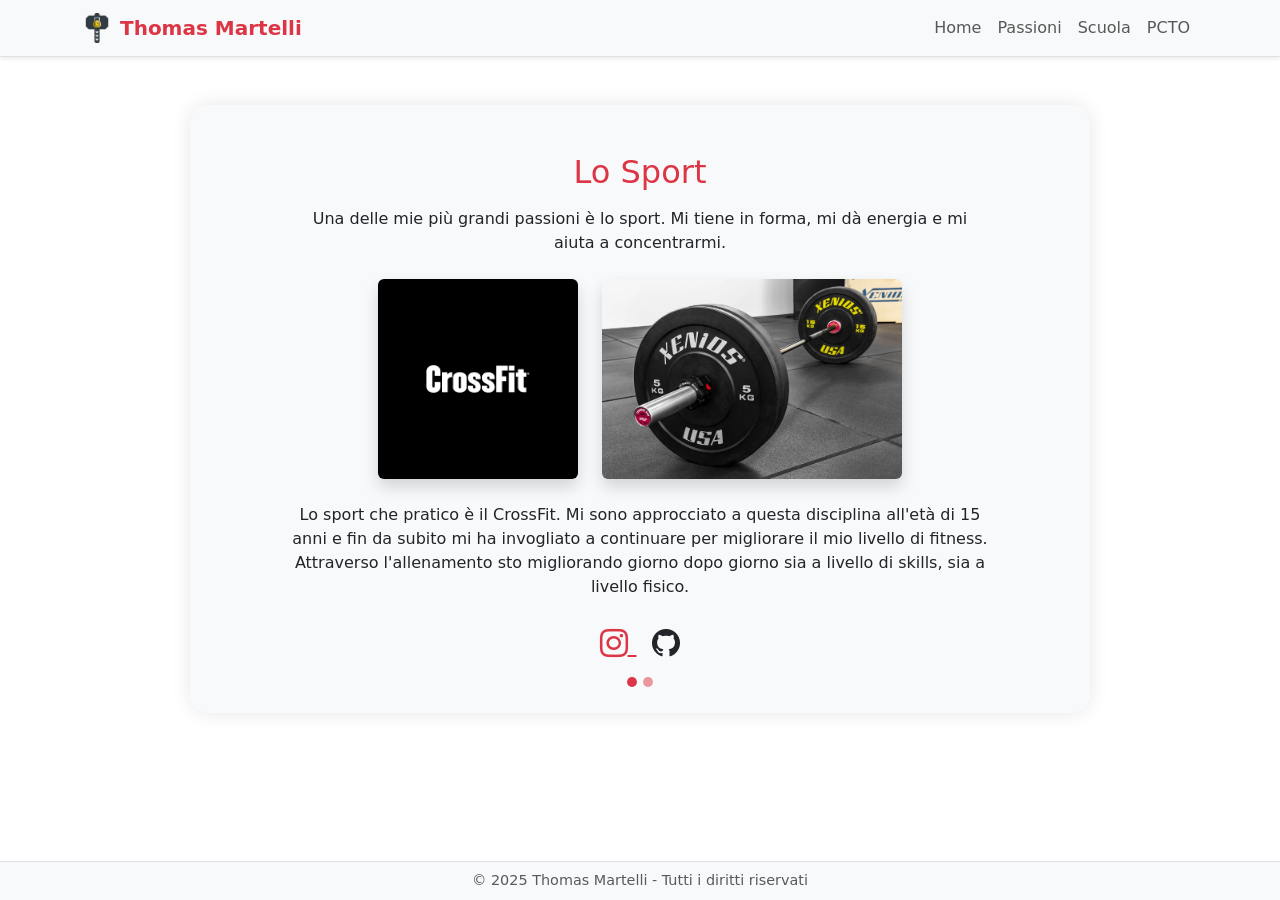
==== passioni.html @ 267ba452 "Add files via upload" ====
<!DOCTYPE html>
<html lang="it">
<head>
  <meta charset="UTF-8" />
  <meta name="viewport" content="width=device-width, initial-scale=1.0" />
  <title>Passioni - Thomas Martelli</title>

  <!-- Bootstrap & Icons -->
  <link href="https://cdn.jsdelivr.net/npm/bootstrap@5.3.3/dist/css/bootstrap.min.css" rel="stylesheet" />
  <link rel="stylesheet" href="https://cdn.jsdelivr.net/npm/bootstrap-icons@1.11.3/font/bootstrap-icons.css">
  <link rel="icon" type="images/IconaSito1" href="icon/IconaSito1_white.png">

  <style>
    .carousel-inner {
      margin: 0 auto;
      max-width: 900px;
      border-radius: 20px;
      box-shadow: 0 0 20px rgba(0, 0, 0, 0.1);
    }
    .carousel-indicators [data-bs-target] {
      background-color: #dc3545;
      width: 10px;
      height: 10px;
      border-radius: 50%;
    }
    footer.fixed-bottom {
      font-size: 0.9rem;
      background-color: #f8f9fa;
    }
    .section-images img {
      max-height: 200px;
    }
  </style>
</head>
<body>

  <!-- Navbar -->
<nav class="navbar navbar-expand-lg navbar-light bg-light border-bottom shadow-sm sticky-top">
    <div class="container">
        <a class="navbar-brand d-flex align-items-center text-decoration-none" href="index.html">
            <img src="images/IconaSito1.png" alt="Logo" width="30" height="30" class="me-2">
            <span class="text-danger fw-bold">Thomas Martelli</span>
        </a>
      <button class="navbar-toggler" type="button" data-bs-toggle="collapse" data-bs-target="#navbarNav">
        <span class="navbar-toggler-icon"></span>
      </button>
      <div class="collapse navbar-collapse justify-content-end" id="navbarNav">
        <ul class="navbar-nav">
          <li class="nav-item">
            <a class="nav-link" href="index.html">Home</a>
          </li>
          <li class="nav-item">
            <a class="nav-link" href="passioni.html">Passioni</a>
          </li>
          <li class="nav-item">
            <a class="nav-link" href="scuola.html">Scuola</a>
          </li>
          <li class="nav-item">
            <a class="nav-link" href="pcto.html">PCTO</a>
          </li>
        </ul>
      </div>
    </div>
  </nav>

  <!-- Carosello Passioni -->
  <div id="passioniCarousel" class="carousel slide my-5" data-bs-ride="carousel">
    <div class="carousel-indicators">
      <button type="button" data-bs-target="#passioniCarousel" data-bs-slide-to="0" class="active" aria-current="true"></button>
      <button type="button" data-bs-target="#passioniCarousel" data-bs-slide-to="1"></button>
    </div>

    <div class="carousel-inner">

      <!-- Slide 1: Sport -->
      <div class="carousel-item active">
        <div class="container py-5 text-center" style="min-height: 60vh; background-color: #f8f9fa;">
          <h2 class="text-danger mb-3">Lo Sport</h2>
          <p class="mx-auto" style="max-width: 700px;">
            Una delle mie più grandi passioni è lo sport. Mi tiene in forma, mi dà energia e mi aiuta a concentrarmi.
          </p>
          <div class="d-flex justify-content-center gap-4 mt-4 flex-wrap section-images">
            <img src="images\sport1.jpg" class="img-fluid rounded shadow" alt="Sport 1">
            <img src="images\sport2.jpg" class="img-fluid rounded shadow" alt="Sport 2">
          </div>
          <br>
          <p class="mx-auto" style="max-width: 700px;">
            Lo sport che pratico è il CrossFit. Mi sono approcciato a questa disciplina all'età di 15 anni e fin da subito mi ha invogliato a continuare per migliorare il mio livello di fitness.
            <br>Attraverso l'allenamento sto migliorando giorno dopo giorno sia a livello di skills, sia a livello fisico.
          </p>
          <div class="mt-4">
            <a href="https://www.instagram.com/_thomarte_/" target="_blank" class="text-danger fs-3 me-3">
              <i class="bi bi-instagram"></i>
            </a>
            <a href="https://github.com/Thumad" target="_blank" class="text-dark fs-3">
              <i class="bi bi-github"></i>
            </a>
          </div>
        </div>
      </div>

      <!-- Slide 2: Passioni secondarie -->
      <div class="carousel-item">
        <div class="container py-5 text-center" style="min-height: 60vh; background-color: #e9ecef;">
          <h2 class="text-danger mb-3">Film, Anime e VideoGames</h2>

          <!-- Primo paragrafo + immagine -->
          <p class="mx-auto" style="max-width: 700px;">
            Per rilassarmi alla fine di una giornata, mi rilasso guardando dei film o delle serie tv. Di solito sono attratto dai generi horror e azione/comici. 
          </p>
          <div class="d-flex justify-content-center gap-4 mt-4 flex-wrap section-images">
            <img src="images/film.jpg" class="img-fluid rounded shadow" alt="Film">
          </div>
          <br>

          <!-- SEZIONE MANGA MODIFICATA -->
          <div class="row align-items-center justify-content-center my-4">
            <div class="col-md-4 text-center">
              <img src="images/manga.jpg" class="img-fluid rounded shadow" alt="Manga">
            </div>
            <div class="col-md-6 text-start">
              <p>
                Da quando sono piccolo ho sempre guardato anime, e in particolare quelli a cui mi sono affezionato di più sono DragonBall e Naruto. Entrambi mi hanno insegnato varie cose riguardo agli aspetti della vita e uno di questi è il non mollare mai.
              </p>
            </div>
          </div>

          <!-- Terzo paragrafo + immagine -->
          <p class="mx-auto" style="max-width: 700px;">
            Un aspetto importante della mia vita sono stati i Video Games con cui mi sono sempre divertito giocando sia con gli amici che da solo. Ho giocato a vari videogiochi e i migliori per me sono gli sparatutto, tra i quali uno dei miei preferiti è Fortnite. 
          </p>
          <div class="d-flex justify-content-center gap-4 mt-4 flex-wrap section-images">
            <img src="images/videogames.jpg" class="img-fluid rounded shadow" alt="Videogames">
          </div>

          <!-- Icone social -->
          <div class="mt-4">
            <a href="https://www.instagram.com/_thomarte_/" target="_blank" class="text-danger fs-3 me-3">
              <i class="bi bi-instagram"></i>
            </a>
            <a href="https://github.com/Thumad" target="_blank" class="text-dark fs-3">
              <i class="bi bi-github"></i>
            </a>
          </div>
        </div>
      </div>

    </div>
  </div>

  <!-- Footer -->
  <footer class="bg-light text-center text-muted fixed-bottom py-2 border-top">
    © 2025 Thomas Martelli - Tutti i diritti riservati
  </footer>

  <script src="https://cdn.jsdelivr.net/npm/bootstrap@5.3.3/dist/js/bootstrap.bundle.min.js"></script>
</body>
</html>
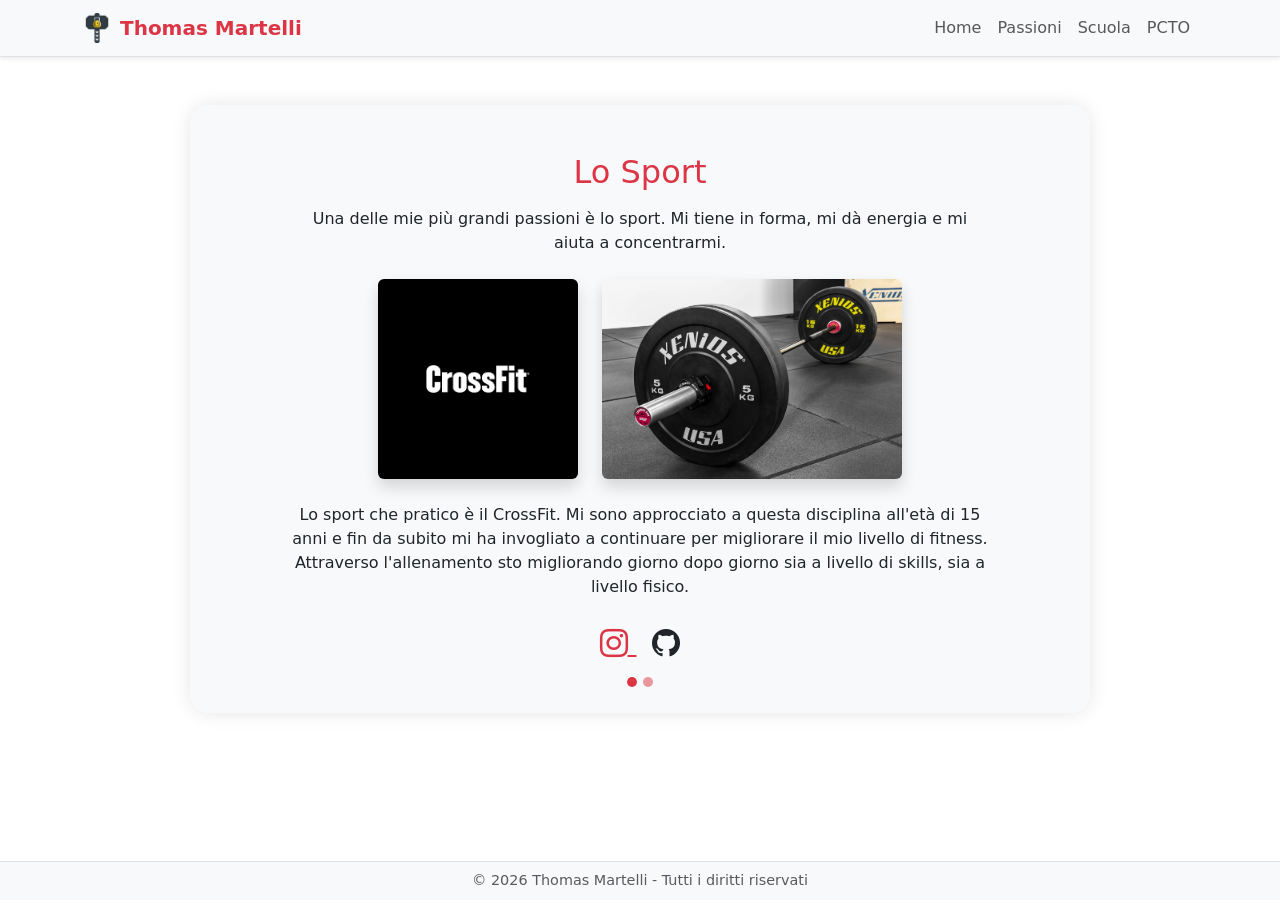
==== commit db06816a: "Update passioni.html" ====
--- a/passioni.html
+++ b/passioni.html
@@ -150,7 +150,7 @@
 
   <!-- Footer -->
   <footer class="bg-light text-center text-muted fixed-bottom py-2 border-top">
-    © 2025 Thomas Martelli - Tutti i diritti riservati
+    © 2026 Thomas Martelli - Tutti i diritti riservati
   </footer>
 
   <script src="https://cdn.jsdelivr.net/npm/bootstrap@5.3.3/dist/js/bootstrap.bundle.min.js"></script>
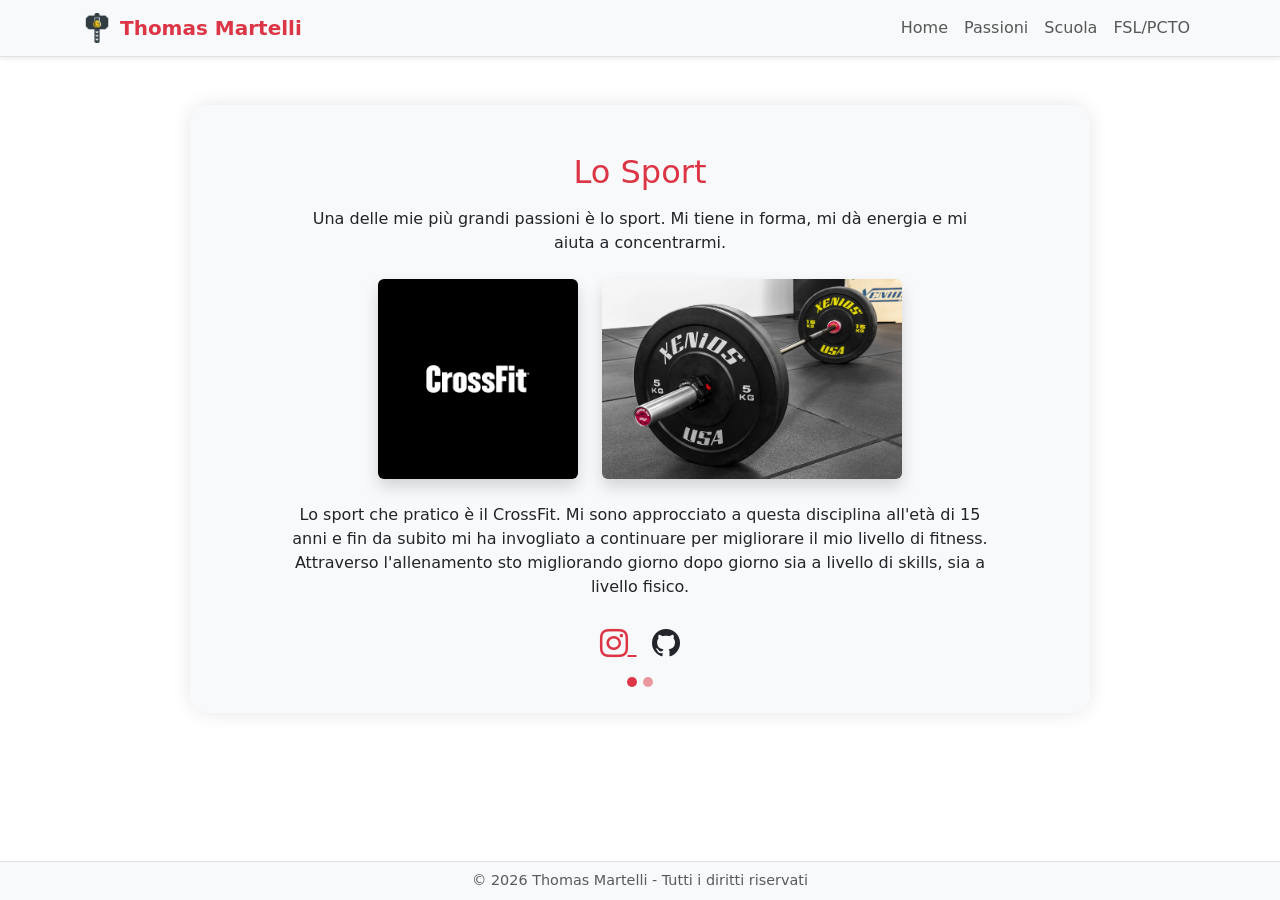
==== commit 47bb95df: "Fix HTML formatting and update carousel content" ====
--- a/passioni.html
+++ b/passioni.html
@@ -56,7 +56,7 @@
             <a class="nav-link" href="scuola.html">Scuola</a>
           </li>
           <li class="nav-item">
-            <a class="nav-link" href="pcto.html">PCTO</a>
+            <a class="nav-link" href="pcto.html">FSL/PCTO</a>
           </li>
         </ul>
       </div>
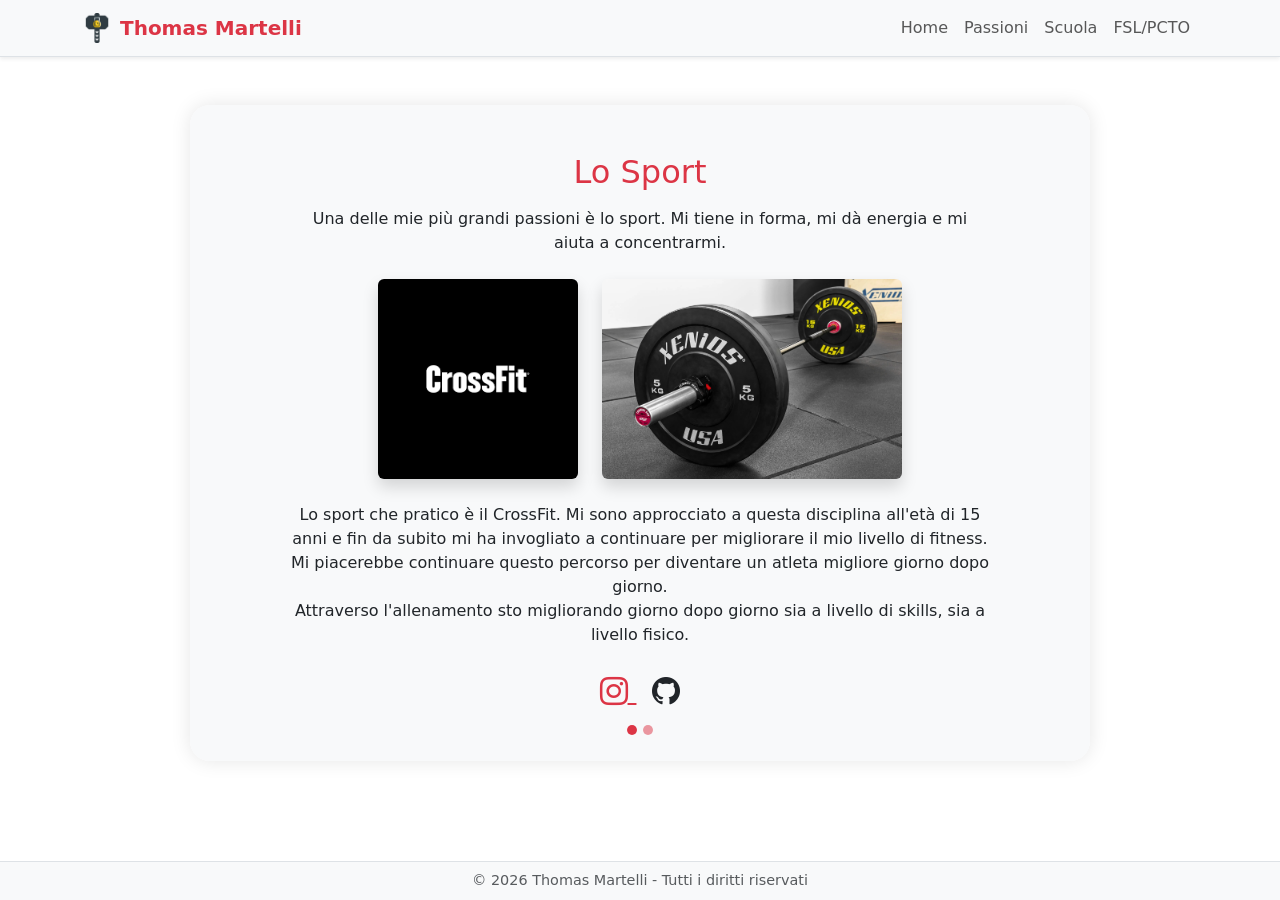
==== commit b335847c: "Fix: Corretto path immagini e testo incompleto nei file HTML" ====
--- a/passioni.html
+++ b/passioni.html
@@ -1,158 +1,158 @@
-<!DOCTYPE html>
-<html lang="it">
-<head>
-  <meta charset="UTF-8" />
-  <meta name="viewport" content="width=device-width, initial-scale=1.0" />
-  <title>Passioni - Thomas Martelli</title>
-
-  <!-- Bootstrap & Icons -->
-  <link href="https://cdn.jsdelivr.net/npm/bootstrap@5.3.3/dist/css/bootstrap.min.css" rel="stylesheet" />
-  <link rel="stylesheet" href="https://cdn.jsdelivr.net/npm/bootstrap-icons@1.11.3/font/bootstrap-icons.css">
-  <link rel="icon" type="images/IconaSito1" href="icon/IconaSito1_white.png">
-
-  <style>
-    .carousel-inner {
-      margin: 0 auto;
-      max-width: 900px;
-      border-radius: 20px;
-      box-shadow: 0 0 20px rgba(0, 0, 0, 0.1);
-    }
-    .carousel-indicators [data-bs-target] {
-      background-color: #dc3545;
-      width: 10px;
-      height: 10px;
-      border-radius: 50%;
-    }
-    footer.fixed-bottom {
-      font-size: 0.9rem;
-      background-color: #f8f9fa;
-    }
-    .section-images img {
-      max-height: 200px;
-    }
-  </style>
-</head>
-<body>
-
-  <!-- Navbar -->
-<nav class="navbar navbar-expand-lg navbar-light bg-light border-bottom shadow-sm sticky-top">
-    <div class="container">
-        <a class="navbar-brand d-flex align-items-center text-decoration-none" href="index.html">
-            <img src="images/IconaSito1.png" alt="Logo" width="30" height="30" class="me-2">
-            <span class="text-danger fw-bold">Thomas Martelli</span>
-        </a>
-      <button class="navbar-toggler" type="button" data-bs-toggle="collapse" data-bs-target="#navbarNav">
-        <span class="navbar-toggler-icon"></span>
-      </button>
-      <div class="collapse navbar-collapse justify-content-end" id="navbarNav">
-        <ul class="navbar-nav">
-          <li class="nav-item">
-            <a class="nav-link" href="index.html">Home</a>
-          </li>
-          <li class="nav-item">
-            <a class="nav-link" href="passioni.html">Passioni</a>
-          </li>
-          <li class="nav-item">
-            <a class="nav-link" href="scuola.html">Scuola</a>
-          </li>
-          <li class="nav-item">
-            <a class="nav-link" href="pcto.html">FSL/PCTO</a>
-          </li>
-        </ul>
-      </div>
-    </div>
-  </nav>
-
-  <!-- Carosello Passioni -->
-  <div id="passioniCarousel" class="carousel slide my-5" data-bs-ride="carousel">
-    <div class="carousel-indicators">
-      <button type="button" data-bs-target="#passioniCarousel" data-bs-slide-to="0" class="active" aria-current="true"></button>
-      <button type="button" data-bs-target="#passioniCarousel" data-bs-slide-to="1"></button>
-    </div>
-
-    <div class="carousel-inner">
-
-      <!-- Slide 1: Sport -->
-      <div class="carousel-item active">
-        <div class="container py-5 text-center" style="min-height: 60vh; background-color: #f8f9fa;">
-          <h2 class="text-danger mb-3">Lo Sport</h2>
-          <p class="mx-auto" style="max-width: 700px;">
-            Una delle mie più grandi passioni è lo sport. Mi tiene in forma, mi dà energia e mi aiuta a concentrarmi.
-          </p>
-          <div class="d-flex justify-content-center gap-4 mt-4 flex-wrap section-images">
-            <img src="images\sport1.jpg" class="img-fluid rounded shadow" alt="Sport 1">
-            <img src="images\sport2.jpg" class="img-fluid rounded shadow" alt="Sport 2">
-          </div>
-          <br>
-          <p class="mx-auto" style="max-width: 700px;">
-            Lo sport che pratico è il CrossFit. Mi sono approcciato a questa disciplina all'età di 15 anni e fin da subito mi ha invogliato a continuare per migliorare il mio livello di fitness.
-            <br>Attraverso l'allenamento sto migliorando giorno dopo giorno sia a livello di skills, sia a livello fisico.
-          </p>
-          <div class="mt-4">
-            <a href="https://www.instagram.com/_thomarte_/" target="_blank" class="text-danger fs-3 me-3">
-              <i class="bi bi-instagram"></i>
-            </a>
-            <a href="https://github.com/Thumad" target="_blank" class="text-dark fs-3">
-              <i class="bi bi-github"></i>
-            </a>
-          </div>
-        </div>
-      </div>
-
-      <!-- Slide 2: Passioni secondarie -->
-      <div class="carousel-item">
-        <div class="container py-5 text-center" style="min-height: 60vh; background-color: #e9ecef;">
-          <h2 class="text-danger mb-3">Film, Anime e VideoGames</h2>
-
-          <!-- Primo paragrafo + immagine -->
-          <p class="mx-auto" style="max-width: 700px;">
-            Per rilassarmi alla fine di una giornata, mi rilasso guardando dei film o delle serie tv. Di solito sono attratto dai generi horror e azione/comici. 
-          </p>
-          <div class="d-flex justify-content-center gap-4 mt-4 flex-wrap section-images">
-            <img src="images/film.jpg" class="img-fluid rounded shadow" alt="Film">
-          </div>
-          <br>
-
-          <!-- SEZIONE MANGA MODIFICATA -->
-          <div class="row align-items-center justify-content-center my-4">
-            <div class="col-md-4 text-center">
-              <img src="images/manga.jpg" class="img-fluid rounded shadow" alt="Manga">
-            </div>
-            <div class="col-md-6 text-start">
-              <p>
-                Da quando sono piccolo ho sempre guardato anime, e in particolare quelli a cui mi sono affezionato di più sono DragonBall e Naruto. Entrambi mi hanno insegnato varie cose riguardo agli aspetti della vita e uno di questi è il non mollare mai.
-              </p>
-            </div>
-          </div>
-
-          <!-- Terzo paragrafo + immagine -->
-          <p class="mx-auto" style="max-width: 700px;">
-            Un aspetto importante della mia vita sono stati i Video Games con cui mi sono sempre divertito giocando sia con gli amici che da solo. Ho giocato a vari videogiochi e i migliori per me sono gli sparatutto, tra i quali uno dei miei preferiti è Fortnite. 
-          </p>
-          <div class="d-flex justify-content-center gap-4 mt-4 flex-wrap section-images">
-            <img src="images/videogames.jpg" class="img-fluid rounded shadow" alt="Videogames">
-          </div>
-
-          <!-- Icone social -->
-          <div class="mt-4">
-            <a href="https://www.instagram.com/_thomarte_/" target="_blank" class="text-danger fs-3 me-3">
-              <i class="bi bi-instagram"></i>
-            </a>
-            <a href="https://github.com/Thumad" target="_blank" class="text-dark fs-3">
-              <i class="bi bi-github"></i>
-            </a>
-          </div>
-        </div>
-      </div>
-
-    </div>
-  </div>
-
-  <!-- Footer -->
-  <footer class="bg-light text-center text-muted fixed-bottom py-2 border-top">
-    © 2026 Thomas Martelli - Tutti i diritti riservati
-  </footer>
-
-  <script src="https://cdn.jsdelivr.net/npm/bootstrap@5.3.3/dist/js/bootstrap.bundle.min.js"></script>
-</body>
-</html>
+<!DOCTYPE html>
+<html lang="it">
+<head>
+  <meta charset="UTF-8" />
+  <meta name="viewport" content="width=device-width, initial-scale=1.0" />
+  <title>Passioni - Thomas Martelli</title>
+
+  <!-- Bootstrap & Icons -->
+  <link href="https://cdn.jsdelivr.net/npm/bootstrap@5.3.3/dist/css/bootstrap.min.css" rel="stylesheet" />
+  <link rel="stylesheet" href="https://cdn.jsdelivr.net/npm/bootstrap-icons@1.11.3/font/bootstrap-icons.css">
+  <link rel="icon" type="images/IconaSito1" href="icon/IconaSito1_white.png">
+
+  <style>
+    .carousel-inner {
+      margin: 0 auto;
+      max-width: 900px;
+      border-radius: 20px;
+      box-shadow: 0 0 20px rgba(0, 0, 0, 0.1);
+    }
+    .carousel-indicators [data-bs-target] {
+      background-color: #dc3545;
+      width: 10px;
+      height: 10px;
+      border-radius: 50%;
+    }
+    footer.fixed-bottom {
+      font-size: 0.9rem;
+      background-color: #f8f9fa;
+    }
+    .section-images img {
+      max-height: 200px;
+    }
+  </style>
+</head>
+<body>
+
+  <!-- Navbar -->
+<nav class="navbar navbar-expand-lg navbar-light bg-light border-bottom shadow-sm sticky-top">
+    <div class="container">
+        <a class="navbar-brand d-flex align-items-center text-decoration-none" href="index.html">
+            <img src="images/IconaSito1.png" alt="Logo" width="30" height="30" class="me-2">
+            <span class="text-danger fw-bold">Thomas Martelli</span>
+        </a>
+      <button class="navbar-toggler" type="button" data-bs-toggle="collapse" data-bs-target="#navbarNav">
+        <span class="navbar-toggler-icon"></span>
+      </button>
+      <div class="collapse navbar-collapse justify-content-end" id="navbarNav">
+        <ul class="navbar-nav">
+          <li class="nav-item">
+            <a class="nav-link" href="index.html">Home</a>
+          </li>
+          <li class="nav-item">
+            <a class="nav-link" href="passioni.html">Passioni</a>
+          </li>
+          <li class="nav-item">
+            <a class="nav-link" href="scuola.html">Scuola</a>
+          </li>
+          <li class="nav-item">
+            <a class="nav-link" href="pcto.html">FSL/PCTO</a>
+          </li>
+        </ul>
+      </div>
+    </div>
+  </nav>
+
+  <!-- Carosello Passioni -->
+  <div id="passioniCarousel" class="carousel slide my-5" data-bs-ride="carousel">
+    <div class="carousel-indicators">
+      <button type="button" data-bs-target="#passioniCarousel" data-bs-slide-to="0" class="active" aria-current="true"></button>
+      <button type="button" data-bs-target="#passioniCarousel" data-bs-slide-to="1"></button>
+    </div>
+
+    <div class="carousel-inner">
+
+      <!-- Slide 1: Sport -->
+      <div class="carousel-item active">
+        <div class="container py-5 text-center" style="min-height: 60vh; background-color: #f8f9fa;">
+          <h2 class="text-danger mb-3">Lo Sport</h2>
+          <p class="mx-auto" style="max-width: 700px;">
+            Una delle mie più grandi passioni è lo sport. Mi tiene in forma, mi dà energia e mi aiuta a concentrarmi.
+          </p>
+          <div class="d-flex justify-content-center gap-4 mt-4 flex-wrap section-images">
+            <img src="images/sport1.jpg" class="img-fluid rounded shadow" alt="Sport 1">
+            <img src="images/sport2.jpg" class="img-fluid rounded shadow" alt="Sport 2">
+          </div>
+          <br>
+          <p class="mx-auto" style="max-width: 700px;">
+            Lo sport che pratico è il CrossFit. Mi sono approcciato a questa disciplina all'età di 15 anni e fin da subito mi ha invogliato a continuare per migliorare il mio livello di fitness. Mi piacerebbe continuare questo percorso per diventare un atleta migliore giorno dopo giorno.
+            <br>Attraverso l'allenamento sto migliorando giorno dopo giorno sia a livello di skills, sia a livello fisico.
+          </p>
+          <div class="mt-4">
+            <a href="https://www.instagram.com/_thomarte_/" target="_blank" class="text-danger fs-3 me-3">
+              <i class="bi bi-instagram"></i>
+            </a>
+            <a href="https://github.com/Thumad" target="_blank" class="text-dark fs-3">
+              <i class="bi bi-github"></i>
+            </a>
+          </div>
+        </div>
+      </div>
+
+      <!-- Slide 2: Passioni secondarie -->
+      <div class="carousel-item">
+        <div class="container py-5 text-center" style="min-height: 60vh; background-color: #e9ecef;">
+          <h2 class="text-danger mb-3">Film, Anime e VideoGames</h2>
+
+          <!-- Primo paragrafo + immagine -->
+          <p class="mx-auto" style="max-width: 700px;">
+            Per rilassarmi alla fine di una giornata, mi rilasso guardando dei film o delle serie tv. Di solito sono attratto dai generi horror e azione/comici. 
+          </p>
+          <div class="d-flex justify-content-center gap-4 mt-4 flex-wrap section-images">
+            <img src="images/film.jpg" class="img-fluid rounded shadow" alt="Film">
+          </div>
+          <br>
+
+          <!-- SEZIONE MANGA MODIFICATA -->
+          <div class="row align-items-center justify-content-center my-4">
+            <div class="col-md-4 text-center">
+              <img src="images/manga.jpg" class="img-fluid rounded shadow" alt="Manga">
+            </div>
+            <div class="col-md-6 text-start">
+              <p>
+                Da quando sono piccolo ho sempre guardato anime, e in particolare quelli a cui mi sono affezionato di più sono DragonBall e Naruto. Entrambi mi hanno insegnato varie cose riguardo agli obiettivi personali e al modo di affrontare le sfide della vita. Questi anime mi hanno sempre motivato a non arrendermi mai e a continuare a lottare per i miei sogni.
+              </p>
+            </div>
+          </div>
+
+          <!-- Terzo paragrafo + immagine -->
+          <p class="mx-auto" style="max-width: 700px;">
+            Un aspetto importante della mia vita sono stati i Video Games con cui mi sono sempre divertito giocando sia con gli amici che da solo. Ho giocato a vari videogiochi e i migliori per me sono stati Fortnite, Valorant e Minecraft, i quali mi hanno permesso di divertirmi e di rilassarmi nei momenti di stress.
+          </p>
+          <div class="d-flex justify-content-center gap-4 mt-4 flex-wrap section-images">
+            <img src="images/videogames.jpg" class="img-fluid rounded shadow" alt="Videogames">
+          </div>
+
+          <!-- Icone social -->
+          <div class="mt-4">
+            <a href="https://www.instagram.com/_thomarte_/" target="_blank" class="text-danger fs-3 me-3">
+              <i class="bi bi-instagram"></i>
+            </a>
+            <a href="https://github.com/Thumad" target="_blank" class="text-dark fs-3">
+              <i class="bi bi-github"></i>
+            </a>
+          </div>
+        </div>
+      </div>
+
+    </div>
+  </div>
+
+  <!-- Footer -->
+  <footer class="bg-light text-center text-muted fixed-bottom py-2 border-top">
+    © 2026 Thomas Martelli - Tutti i diritti riservati
+  </footer>
+
+  <script src="https://cdn.jsdelivr.net/npm/bootstrap@5.3.3/dist/js/bootstrap.bundle.min.js"></script>
+</body>
+</html>
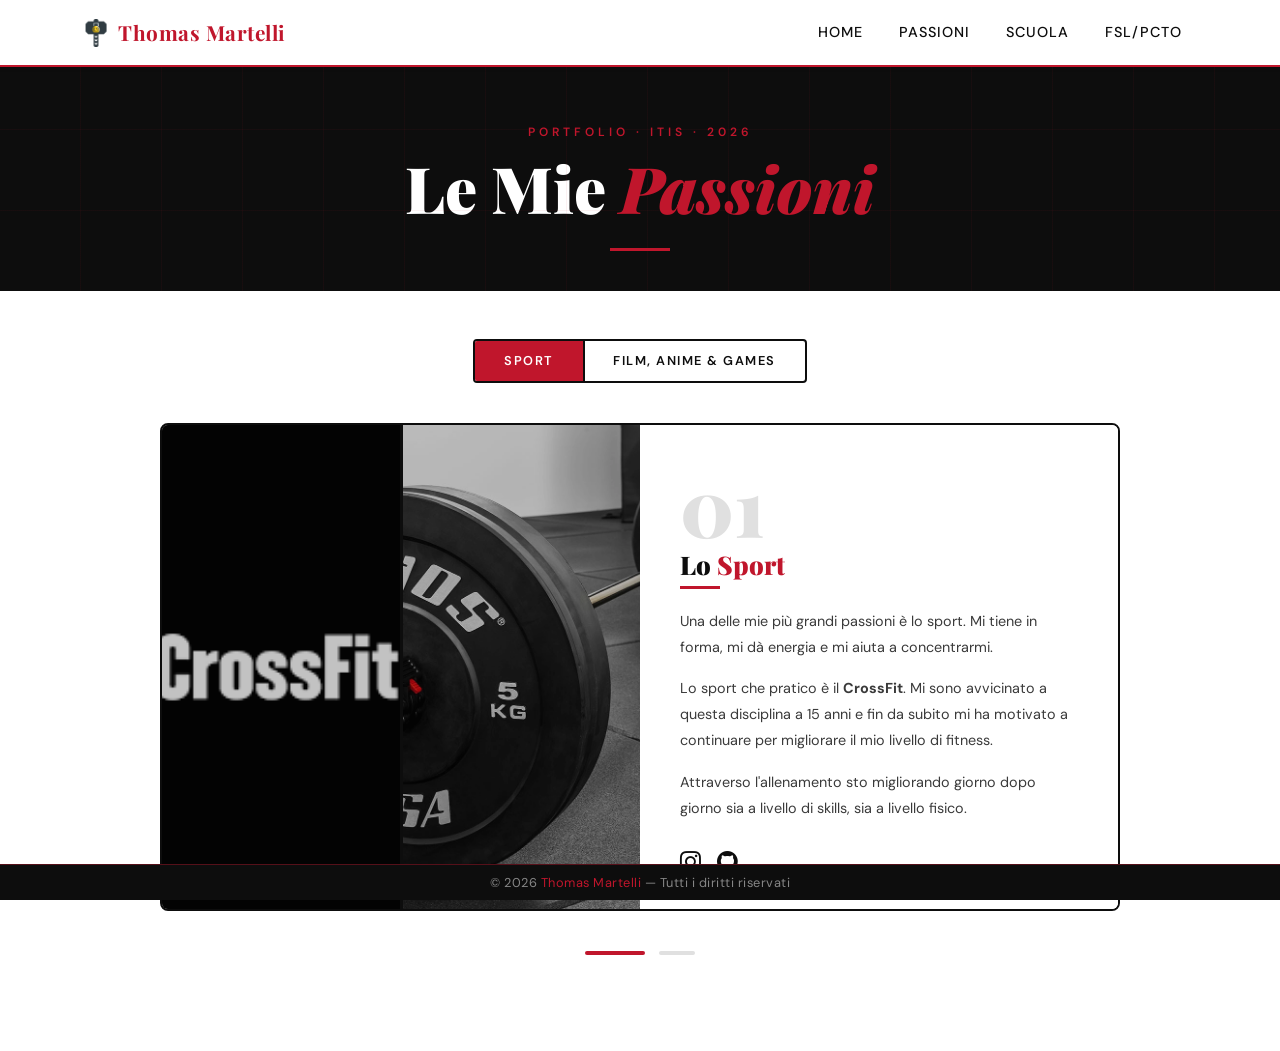
==== commit ada70342: "Add files via upload" ====
--- a/passioni.html
+++ b/passioni.html
@@ -4,155 +4,346 @@
   <meta charset="UTF-8" />
   <meta name="viewport" content="width=device-width, initial-scale=1.0" />
   <title>Passioni - Thomas Martelli</title>
-
-  <!-- Bootstrap & Icons -->
   <link href="https://cdn.jsdelivr.net/npm/bootstrap@5.3.3/dist/css/bootstrap.min.css" rel="stylesheet" />
   <link rel="stylesheet" href="https://cdn.jsdelivr.net/npm/bootstrap-icons@1.11.3/font/bootstrap-icons.css">
-  <link rel="icon" type="images/IconaSito1" href="icon/IconaSito1_white.png">
+  <link rel="icon" href="icon/IconaSito1_white.png">
+  <link href="https://fonts.googleapis.com/css2?family=Playfair+Display:wght@400;700;900&family=DM+Sans:wght@300;400;500;600&display=swap" rel="stylesheet">
 
   <style>
-    .carousel-inner {
-      margin: 0 auto;
-      max-width: 900px;
-      border-radius: 20px;
-      box-shadow: 0 0 20px rgba(0, 0, 0, 0.1);
-    }
+    :root {
+      --red: #C0162C;
+      --red-dark: #8a0e1f;
+      --black: #0d0d0d;
+      --white: #ffffff;
+      --grey-light: #f5f5f5;
+      --grey-mid: #e0e0e0;
+      --grey-dark: #3a3a3a;
+    }
+    * { box-sizing: border-box; }
+    body {
+      background-color: var(--white);
+      color: var(--black);
+      font-family: 'DM Sans', sans-serif;
+      overflow-x: hidden;
+    }
+
+    /* ─── NAVBAR ─── */
+    .navbar {
+      background: var(--white) !important;
+      border-bottom: 2px solid var(--red) !important;
+      padding: 0.75rem 0;
+    }
+    .navbar-brand span {
+      font-family: 'Playfair Display', serif;
+      font-weight: 700; font-size: 1.3rem;
+      color: var(--red) !important; letter-spacing: 0.5px;
+    }
+    .nav-link {
+      font-family: 'DM Sans', sans-serif;
+      font-weight: 500; font-size: 0.9rem;
+      letter-spacing: 1px; text-transform: uppercase;
+      color: var(--black) !important;
+      position: relative; padding: 0.5rem 1rem !important;
+      transition: color 0.3s;
+    }
+    .nav-link::after {
+      content: ''; position: absolute;
+      bottom: 0; left: 1rem; right: 1rem;
+      height: 2px; background: var(--red);
+      transform: scaleX(0); transition: transform 0.3s ease;
+    }
+    .nav-link:hover { color: var(--red) !important; }
+    .nav-link:hover::after { transform: scaleX(1); }
+
+    /* ─── PAGE HERO ─── */
+    .page-hero {
+      background: var(--black);
+      padding: 3.5rem 0 2.5rem;
+      position: relative; overflow: hidden; text-align: center;
+    }
+    .page-hero::before {
+      content: ''; position: absolute; top: 0; left: 0; right: 0; bottom: 0;
+      background:
+        repeating-linear-gradient(90deg, transparent, transparent 80px, rgba(192,22,44,0.06) 80px, rgba(192,22,44,0.06) 81px),
+        repeating-linear-gradient(0deg,  transparent, transparent 80px, rgba(192,22,44,0.06) 80px, rgba(192,22,44,0.06) 81px);
+      pointer-events: none;
+    }
+    .page-hero-eyebrow {
+      font-size: 0.75rem; letter-spacing: 4px; text-transform: uppercase;
+      color: var(--red); margin-bottom: 0.75rem; font-weight: 600;
+    }
+    .page-hero h1 {
+      font-family: 'Playfair Display', serif;
+      font-size: clamp(2.5rem, 5vw, 4rem); font-weight: 900;
+      color: var(--white); margin: 0; line-height: 1.1;
+    }
+    .page-hero h1 span { color: var(--red); font-style: italic; }
+    .hero-divider { width: 60px; height: 3px; background: var(--red); margin: 1.5rem auto 0; }
+
+    /* ─── CAROUSEL ─── */
+    .carousel-section { padding: 3rem 1.5rem 5rem; background: var(--white); }
+    .slide-tabs {
+      display: flex; justify-content: center;
+      margin-bottom: 2.5rem;
+      border: 2px solid var(--black); width: fit-content;
+      margin-left: auto; margin-right: auto;
+      overflow: hidden; border-radius: 4px;
+    }
+    .slide-tab {
+      padding: 0.65rem 1.8rem;
+      font-family: 'DM Sans', sans-serif; font-weight: 600;
+      font-size: 0.8rem; letter-spacing: 1.5px; text-transform: uppercase;
+      background: transparent; border: none; color: var(--black);
+      cursor: pointer; transition: background 0.25s, color 0.25s;
+      border-right: 2px solid var(--black);
+    }
+    .slide-tab:last-child { border-right: none; }
+    .slide-tab.active { background: var(--red); color: var(--white); }
+    .slide-tab:not(.active):hover { background: var(--grey-light); }
+
+    .carousel-inner { margin: 0 auto; max-width: 1100px; border-radius: 0; box-shadow: none; border: none; }
+    .carousel-item { background: transparent; transition: transform 0.5s ease, opacity 0.5s ease; }
+
+    .carousel-indicators { position: static; margin-top: 2.5rem; gap: 8px; }
     .carousel-indicators [data-bs-target] {
-      background-color: #dc3545;
-      width: 10px;
-      height: 10px;
-      border-radius: 50%;
-    }
+      background-color: var(--grey-mid); width: 36px; height: 4px;
+      border-radius: 2px; border: none; opacity: 1;
+      transition: background 0.3s, width 0.3s;
+    }
+    .carousel-indicators .active { background-color: var(--red); width: 60px; }
+
+    /* ─── FOOTER ─── */
     footer.fixed-bottom {
-      font-size: 0.9rem;
-      background-color: #f8f9fa;
-    }
-    .section-images img {
-      max-height: 200px;
-    }
+      font-size: 0.8rem; background: var(--black) !important;
+      color: rgba(255,255,255,0.5);
+      border-top: 1px solid rgba(192,22,44,0.4) !important;
+      letter-spacing: 0.5px; padding: 0.6rem 0;
+    }
+    footer span { color: var(--red); }
+
+    @keyframes fadeUp {
+      from { opacity: 0; transform: translateY(24px); }
+      to   { opacity: 1; transform: translateY(0); }
+    }
+
+    /* ─── SLIDE 1: SPORT ─── */
+    .sport-layout {
+      display: grid; grid-template-columns: 1fr 1fr; gap: 0;
+      border: 2px solid var(--black); border-radius: 8px;
+      overflow: hidden; max-width: 960px; margin: 0 auto;
+    }
+    @media (max-width: 767px) { .sport-layout { grid-template-columns: 1fr; } }
+
+    .sport-img-duo {
+      background: var(--black);
+      display: grid; grid-template-columns: 1fr 1fr; gap: 3px;
+      min-height: 360px;
+    }
+    .sport-img-duo img {
+      width: 100%; height: 100%; object-fit: cover;
+      opacity: 0.75; display: block; transition: opacity 0.3s;
+    }
+    .sport-img-duo img:hover { opacity: 1; }
+
+    .passion-text-side {
+      padding: 2.5rem 2.5rem 2rem; background: var(--white);
+      display: flex; flex-direction: column; justify-content: center;
+    }
+    .passion-number {
+      font-family: 'Playfair Display', serif;
+      font-size: 5rem; font-weight: 900;
+      color: var(--grey-mid); line-height: 1;
+      margin-bottom: 0.25rem; user-select: none;
+    }
+    .passion-text-side h2 {
+      font-family: 'Playfair Display', serif;
+      font-size: 1.6rem; font-weight: 900;
+      color: var(--black); margin-bottom: 0.4rem; line-height: 1.2;
+    }
+    .passion-text-side h2 span { color: var(--red); }
+    .passion-divider { width: 40px; height: 3px; background: var(--red); margin-bottom: 1.25rem; }
+    .passion-text-side p { font-size: 0.9rem; color: var(--grey-dark); line-height: 1.8; margin-bottom: 1rem; }
+    .passion-links a {
+      display: inline-flex; align-items: center;
+      font-size: 1.3rem; color: var(--black);
+      text-decoration: none; margin-right: 0.75rem; transition: color 0.2s;
+    }
+    .passion-links a:hover { color: var(--red); }
+
+    /* ─── SLIDE 2: HOBBY CARDS ─── */
+    .hobby-heading {
+      text-align: center; margin-bottom: 2rem;
+    }
+    .hobby-heading h2 {
+      font-family: 'Playfair Display', serif;
+      font-size: 2rem; font-weight: 900; color: var(--black);
+    }
+    .hobby-heading h2 span { color: var(--red); font-style: italic; }
+    .hobby-heading p {
+      font-size: 0.85rem; color: var(--grey-dark);
+      letter-spacing: 1.5px; text-transform: uppercase; margin-top: 0.4rem;
+    }
+
+    .hobby-grid {
+      display: grid; grid-template-columns: repeat(3, 1fr);
+      gap: 1.5rem; max-width: 1000px; margin: 0 auto;
+    }
+    @media (max-width: 767px) { .hobby-grid { grid-template-columns: 1fr; } }
+
+    .hobby-card {
+      border: 2px solid var(--black); border-radius: 6px;
+      overflow: hidden; background: var(--white);
+      transition: transform 0.3s, box-shadow 0.3s, border-color 0.3s;
+    }
+    .hobby-card:hover {
+      transform: translateY(-6px);
+      box-shadow: 0 14px 40px rgba(192,22,44,0.2);
+      border-color: var(--red);
+    }
+    .hobby-card-img { aspect-ratio: 16/9; overflow: hidden; background: var(--black); }
+    .hobby-card-img img {
+      width: 100%; height: 100%; object-fit: cover;
+      opacity: 0.75; display: block; transition: transform 0.4s ease, opacity 0.3s;
+    }
+    .hobby-card:hover .hobby-card-img img { transform: scale(1.07); opacity: 1; }
+    .hobby-card-body { padding: 1.4rem 1.5rem 1.75rem; }
+    .hobby-card-tag {
+      font-size: 0.65rem; letter-spacing: 2.5px; text-transform: uppercase;
+      color: var(--red); font-weight: 700; margin-bottom: 0.5rem;
+    }
+    .hobby-card-body h3 {
+      font-family: 'Playfair Display', serif;
+      font-size: 1.2rem; font-weight: 700; color: var(--black); margin-bottom: 0.6rem;
+    }
+    .hobby-card-body p { font-size: 0.85rem; color: var(--grey-dark); line-height: 1.7; margin: 0; }
   </style>
 </head>
 <body>
 
   <!-- Navbar -->
-<nav class="navbar navbar-expand-lg navbar-light bg-light border-bottom shadow-sm sticky-top">
+  <nav class="navbar navbar-expand-lg sticky-top shadow-sm">
     <div class="container">
-        <a class="navbar-brand d-flex align-items-center text-decoration-none" href="index.html">
-            <img src="images/IconaSito1.png" alt="Logo" width="30" height="30" class="me-2">
-            <span class="text-danger fw-bold">Thomas Martelli</span>
-        </a>
+      <a class="navbar-brand d-flex align-items-center text-decoration-none" href="index.html">
+        <img src="images/IconaSito1.png" alt="Logo" width="28" height="28" class="me-2">
+        <span>Thomas Martelli</span>
+      </a>
       <button class="navbar-toggler" type="button" data-bs-toggle="collapse" data-bs-target="#navbarNav">
         <span class="navbar-toggler-icon"></span>
       </button>
       <div class="collapse navbar-collapse justify-content-end" id="navbarNav">
-        <ul class="navbar-nav">
-          <li class="nav-item">
-            <a class="nav-link" href="index.html">Home</a>
-          </li>
-          <li class="nav-item">
-            <a class="nav-link" href="passioni.html">Passioni</a>
-          </li>
-          <li class="nav-item">
-            <a class="nav-link" href="scuola.html">Scuola</a>
-          </li>
-          <li class="nav-item">
-            <a class="nav-link" href="pcto.html">FSL/PCTO</a>
-          </li>
+        <ul class="navbar-nav gap-1">
+          <li class="nav-item"><a class="nav-link" href="index.html">Home</a></li>
+          <li class="nav-item"><a class="nav-link" href="passioni.html">Passioni</a></li>
+          <li class="nav-item"><a class="nav-link" href="scuola.html">Scuola</a></li>
+          <li class="nav-item"><a class="nav-link" href="pcto.html">FSL/PCTO</a></li>
         </ul>
       </div>
     </div>
   </nav>
 
-  <!-- Carosello Passioni -->
-  <div id="passioniCarousel" class="carousel slide my-5" data-bs-ride="carousel">
-    <div class="carousel-indicators">
-      <button type="button" data-bs-target="#passioniCarousel" data-bs-slide-to="0" class="active" aria-current="true"></button>
-      <button type="button" data-bs-target="#passioniCarousel" data-bs-slide-to="1"></button>
+  <!-- Page Hero -->
+  <div class="page-hero">
+    <div class="page-hero-eyebrow">Portfolio · ITIS · 2026</div>
+    <h1>Le Mie <span>Passioni</span></h1>
+    <div class="hero-divider"></div>
+  </div>
+
+  <!-- Carousel Section -->
+  <div class="carousel-section">
+    <div class="slide-tabs">
+      <button class="slide-tab active" data-slide="0">Sport</button>
+      <button class="slide-tab" data-slide="1">Film, Anime &amp; Games</button>
     </div>
 
-    <div class="carousel-inner">
-
-      <!-- Slide 1: Sport -->
-      <div class="carousel-item active">
-        <div class="container py-5 text-center" style="min-height: 60vh; background-color: #f8f9fa;">
-          <h2 class="text-danger mb-3">Lo Sport</h2>
-          <p class="mx-auto" style="max-width: 700px;">
-            Una delle mie più grandi passioni è lo sport. Mi tiene in forma, mi dà energia e mi aiuta a concentrarmi.
-          </p>
-          <div class="d-flex justify-content-center gap-4 mt-4 flex-wrap section-images">
-            <img src="images/sport1.jpg" class="img-fluid rounded shadow" alt="Sport 1">
-            <img src="images/sport2.jpg" class="img-fluid rounded shadow" alt="Sport 2">
-          </div>
-          <br>
-          <p class="mx-auto" style="max-width: 700px;">
-            Lo sport che pratico è il CrossFit. Mi sono approcciato a questa disciplina all'età di 15 anni e fin da subito mi ha invogliato a continuare per migliorare il mio livello di fitness. Mi piacerebbe continuare questo percorso per diventare un atleta migliore giorno dopo giorno.
-            <br>Attraverso l'allenamento sto migliorando giorno dopo giorno sia a livello di skills, sia a livello fisico.
-          </p>
-          <div class="mt-4">
-            <a href="https://www.instagram.com/_thomarte_/" target="_blank" class="text-danger fs-3 me-3">
-              <i class="bi bi-instagram"></i>
-            </a>
-            <a href="https://github.com/Thumad" target="_blank" class="text-dark fs-3">
-              <i class="bi bi-github"></i>
-            </a>
+    <div id="passioniCarousel" class="carousel slide" data-bs-ride="false" data-bs-interval="false">
+      <div class="carousel-inner">
+
+        <!-- Slide 1: Sport -->
+        <div class="carousel-item active">
+          <div class="sport-layout">
+            <div class="sport-img-duo">
+              <img src="images/sport1.jpg" alt="Sport 1">
+              <img src="images/sport2.jpg" alt="Sport 2">
+            </div>
+            <div class="passion-text-side">
+              <div class="passion-number">01</div>
+              <h2>Lo <span>Sport</span></h2>
+              <div class="passion-divider"></div>
+              <p>Una delle mie più grandi passioni è lo sport. Mi tiene in forma, mi dà energia e mi aiuta a concentrarmi.</p>
+              <p>Lo sport che pratico è il <strong>CrossFit</strong>. Mi sono avvicinato a questa disciplina a 15 anni e fin da subito mi ha motivato a continuare per migliorare il mio livello di fitness.</p>
+              <p>Attraverso l'allenamento sto migliorando giorno dopo giorno sia a livello di skills, sia a livello fisico.</p>
+              <div class="passion-links mt-2">
+                <a href="https://www.instagram.com/_thomarte_/" target="_blank"><i class="bi bi-instagram"></i></a>
+                <a href="https://github.com/Thumad" target="_blank"><i class="bi bi-github"></i></a>
+              </div>
+            </div>
           </div>
         </div>
-      </div>
-
-      <!-- Slide 2: Passioni secondarie -->
-      <div class="carousel-item">
-        <div class="container py-5 text-center" style="min-height: 60vh; background-color: #e9ecef;">
-          <h2 class="text-danger mb-3">Film, Anime e VideoGames</h2>
-
-          <!-- Primo paragrafo + immagine -->
-          <p class="mx-auto" style="max-width: 700px;">
-            Per rilassarmi alla fine di una giornata, mi rilasso guardando dei film o delle serie tv. Di solito sono attratto dai generi horror e azione/comici. 
-          </p>
-          <div class="d-flex justify-content-center gap-4 mt-4 flex-wrap section-images">
-            <img src="images/film.jpg" class="img-fluid rounded shadow" alt="Film">
+
+        <!-- Slide 2: Hobby -->
+        <div class="carousel-item">
+          <div class="hobby-heading">
+            <h2>Film, <span>Anime</span> &amp; VideoGames</h2>
+            <p>Le passioni che mi accompagnano ogni giorno</p>
           </div>
-          <br>
-
-          <!-- SEZIONE MANGA MODIFICATA -->
-          <div class="row align-items-center justify-content-center my-4">
-            <div class="col-md-4 text-center">
-              <img src="images/manga.jpg" class="img-fluid rounded shadow" alt="Manga">
-            </div>
-            <div class="col-md-6 text-start">
-              <p>
-                Da quando sono piccolo ho sempre guardato anime, e in particolare quelli a cui mi sono affezionato di più sono DragonBall e Naruto. Entrambi mi hanno insegnato varie cose riguardo agli obiettivi personali e al modo di affrontare le sfide della vita. Questi anime mi hanno sempre motivato a non arrendermi mai e a continuare a lottare per i miei sogni.
-              </p>
+          <div class="hobby-grid">
+            <div class="hobby-card">
+              <div class="hobby-card-img"><img src="images/film.jpg" alt="Film"></div>
+              <div class="hobby-card-body">
+                <div class="hobby-card-tag">Cinema</div>
+                <h3>Film &amp; Serie TV</h3>
+                <p>Per rilassarmi a fine giornata guardo film o serie TV. Sono attratto dai generi horror e azione/comici.</p>
+              </div>
+            </div>
+            <div class="hobby-card">
+              <div class="hobby-card-img"><img src="images/manga.jpg" alt="Anime"></div>
+              <div class="hobby-card-body">
+                <div class="hobby-card-tag">Animazione</div>
+                <h3>Anime &amp; Manga</h3>
+                <p>DragonBall e Naruto mi hanno insegnato molto sugli obiettivi personali e sul non arrendersi mai di fronte alle difficoltà.</p>
+              </div>
+            </div>
+            <div class="hobby-card">
+              <div class="hobby-card-img"><img src="images/videogames.jpg" alt="Videogames"></div>
+              <div class="hobby-card-body">
+                <div class="hobby-card-tag">Gaming</div>
+                <h3>VideoGames</h3>
+                <p>Fortnite, Valorant e Minecraft sono i titoli che mi hanno permesso di divertirmi e rilassarmi, da solo e con gli amici.</p>
+              </div>
             </div>
           </div>
-
-          <!-- Terzo paragrafo + immagine -->
-          <p class="mx-auto" style="max-width: 700px;">
-            Un aspetto importante della mia vita sono stati i Video Games con cui mi sono sempre divertito giocando sia con gli amici che da solo. Ho giocato a vari videogiochi e i migliori per me sono stati Fortnite, Valorant e Minecraft, i quali mi hanno permesso di divertirmi e di rilassarmi nei momenti di stress.
-          </p>
-          <div class="d-flex justify-content-center gap-4 mt-4 flex-wrap section-images">
-            <img src="images/videogames.jpg" class="img-fluid rounded shadow" alt="Videogames">
-          </div>
-
-          <!-- Icone social -->
-          <div class="mt-4">
-            <a href="https://www.instagram.com/_thomarte_/" target="_blank" class="text-danger fs-3 me-3">
-              <i class="bi bi-instagram"></i>
-            </a>
-            <a href="https://github.com/Thumad" target="_blank" class="text-dark fs-3">
-              <i class="bi bi-github"></i>
-            </a>
+          <div class="text-center mt-4">
+            <div class="passion-links" style="display:inline-flex;">
+              <a href="https://www.instagram.com/_thomarte_/" target="_blank"><i class="bi bi-instagram"></i></a>
+              <a href="https://github.com/Thumad" target="_blank"><i class="bi bi-github"></i></a>
+            </div>
           </div>
         </div>
+
       </div>
 
+      <div class="carousel-indicators">
+        <button type="button" data-bs-target="#passioniCarousel" data-bs-slide-to="0" class="active"></button>
+        <button type="button" data-bs-target="#passioniCarousel" data-bs-slide-to="1"></button>
+      </div>
     </div>
   </div>
 
   <!-- Footer -->
-  <footer class="bg-light text-center text-muted fixed-bottom py-2 border-top">
-    © 2026 Thomas Martelli - Tutti i diritti riservati
+  <footer class="text-center fixed-bottom py-2">
+    © 2026 <span>Thomas Martelli</span> — Tutti i diritti riservati
   </footer>
 
   <script src="https://cdn.jsdelivr.net/npm/bootstrap@5.3.3/dist/js/bootstrap.bundle.min.js"></script>
+  <script>
+    const carousel = document.getElementById('passioniCarousel');
+    const bsCarousel = bootstrap.Carousel.getOrCreateInstance(carousel, { ride: false, interval: false });
+    const tabs = document.querySelectorAll('.slide-tab');
+    tabs.forEach(t => t.addEventListener('click', () => bsCarousel.to(parseInt(t.dataset.slide))));
+    carousel.addEventListener('slid.bs.carousel', e => {
+      tabs.forEach(t => t.classList.remove('active'));
+      tabs[e.to].classList.add('active');
+    });
+  </script>
 </body>
-</html>+</html>
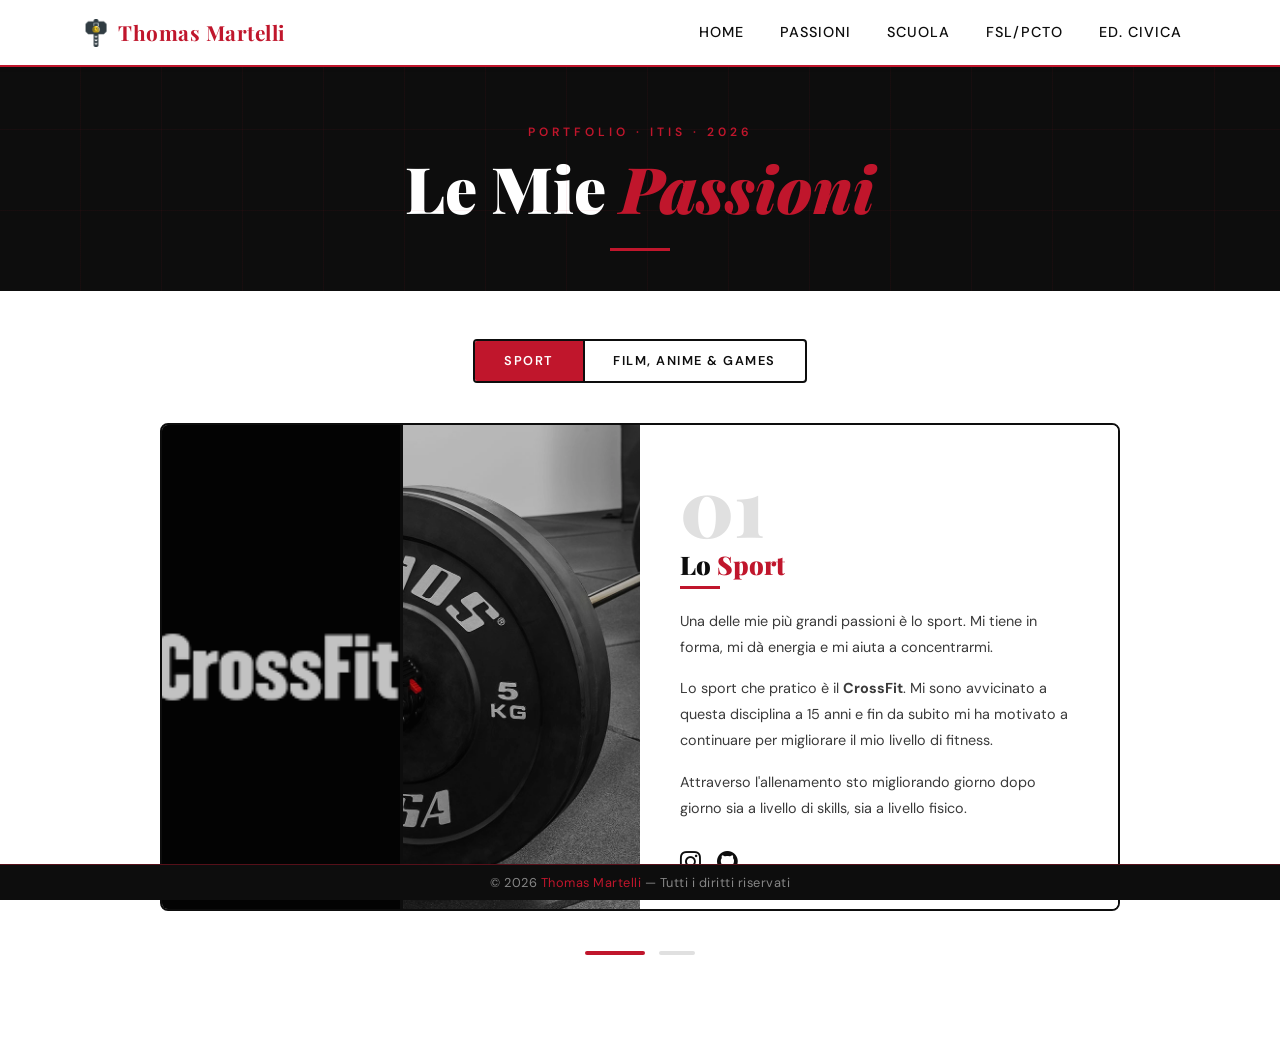
==== commit df7f5661: "Add files via upload" ====
--- a/passioni.html
+++ b/passioni.html
@@ -236,6 +236,7 @@
           <li class="nav-item"><a class="nav-link" href="passioni.html">Passioni</a></li>
           <li class="nav-item"><a class="nav-link" href="scuola.html">Scuola</a></li>
           <li class="nav-item"><a class="nav-link" href="pcto.html">FSL/PCTO</a></li>
+          <li class="nav-item"><a class="nav-link" href="educazione_civica.html">Ed. Civica</a></li>
         </ul>
       </div>
     </div>
